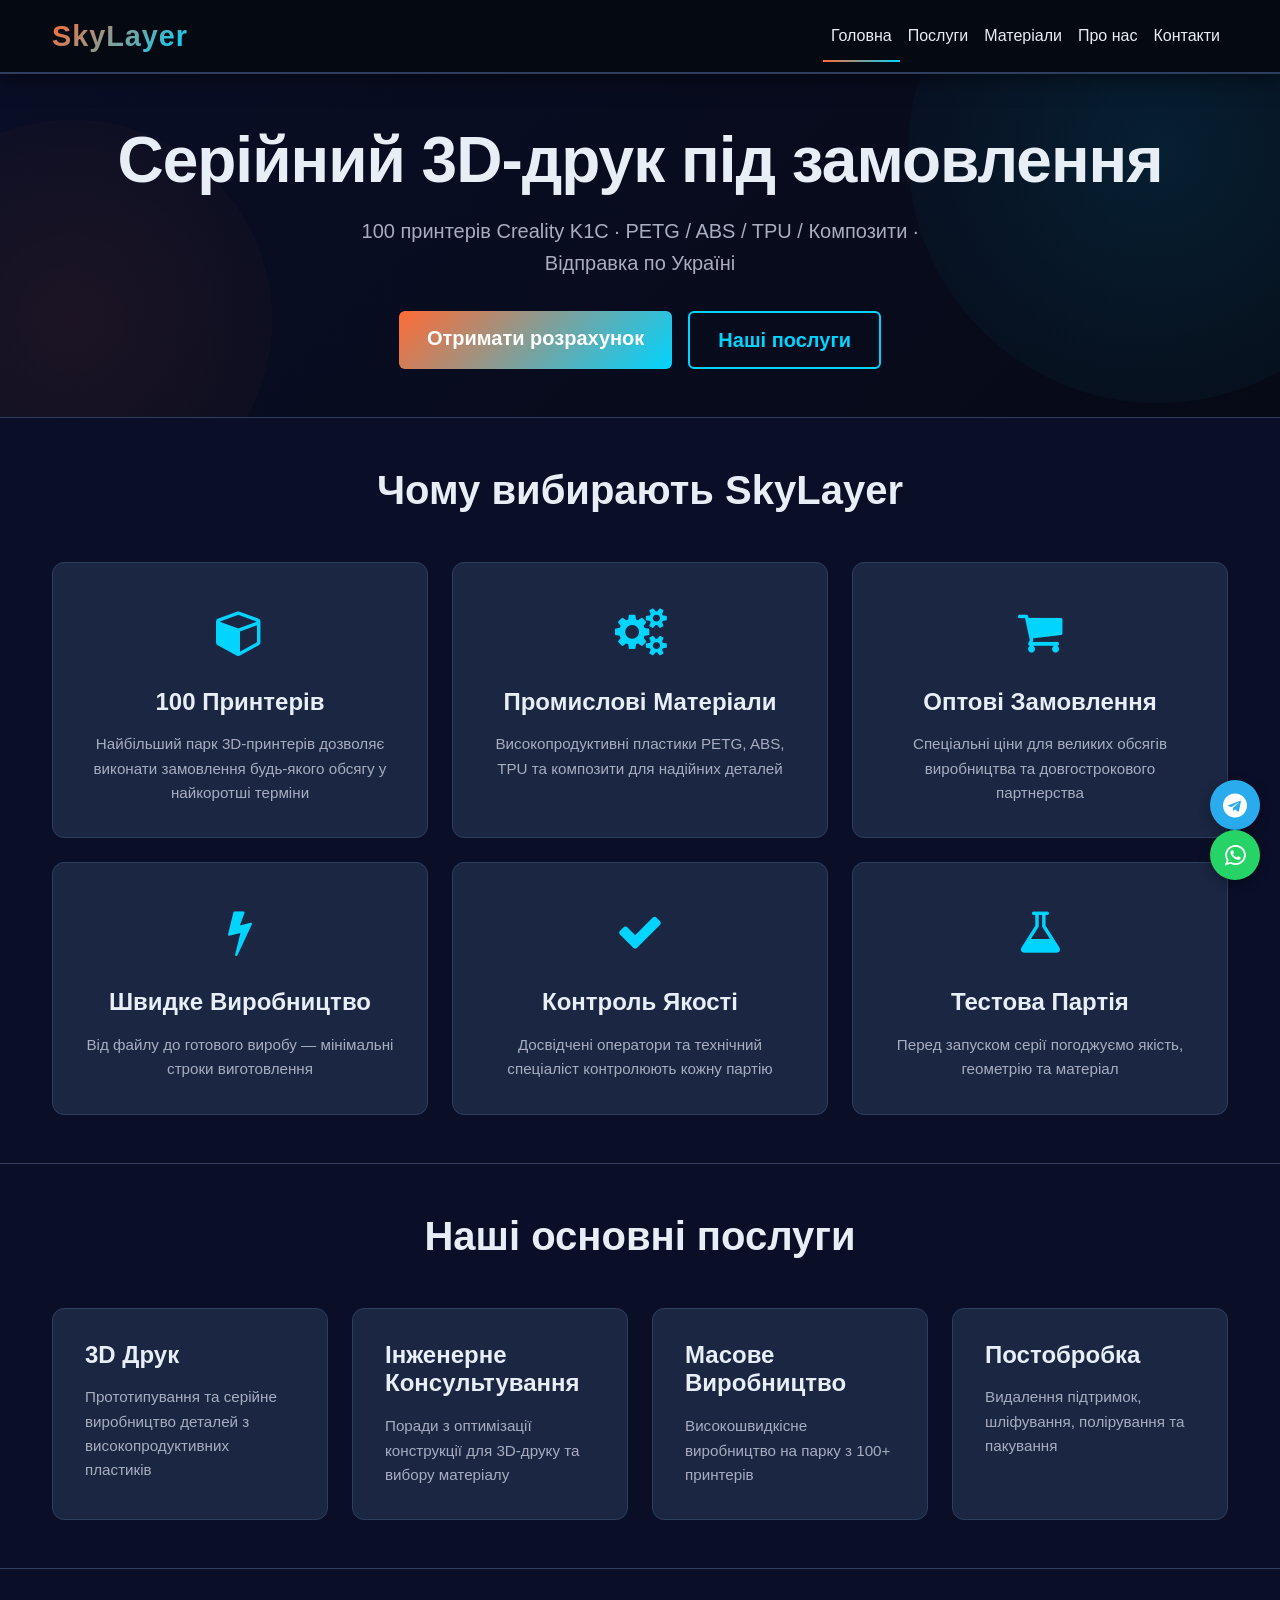
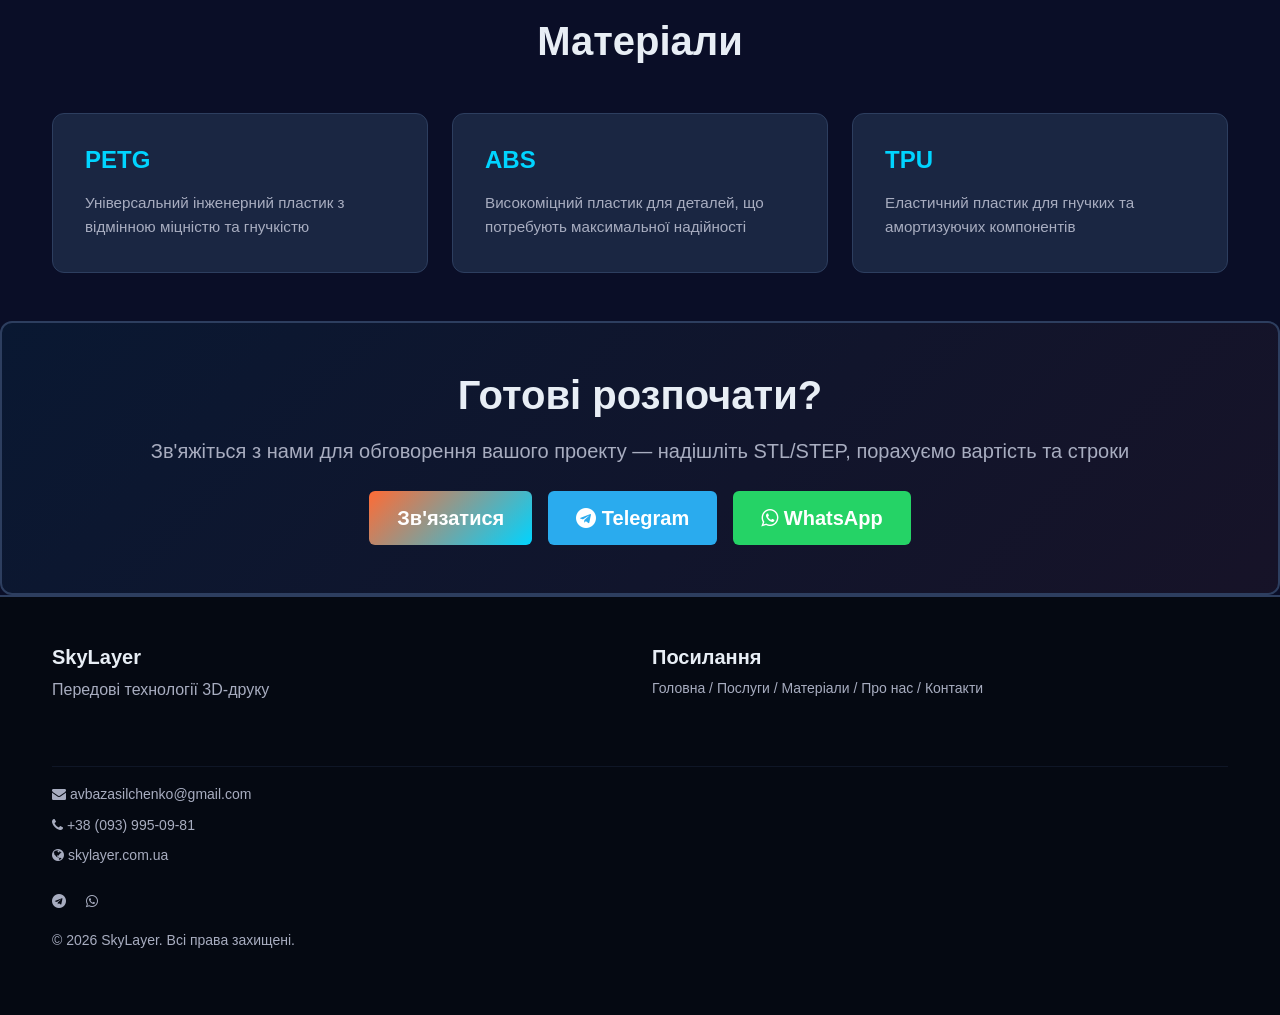
==== index.html @ 5842d0bf "first commit" ====
<!DOCTYPE html>
<html lang="uk">
<head>
    <meta charset="UTF-8">
    <meta name="viewport" content="width=device-width, initial-scale=1.0">
    <title>SkyLayer — Серійний 3D-друк на замовлення | PETG ABS TPU | 100 принтерів</title>
    <meta name="description" content="Серійний та оптовий 3D-друк в Україні. Парк з 100 принтерів Creality K1C. Матеріали: PETG, ABS, TPU, композити. Партії будь-якого обсягу. Відправка по Україні.">
    <link href="https://cdn.jsdelivr.net/npm/bootstrap@5.3.0/dist/css/bootstrap.min.css" rel="stylesheet">
    <link href="https://cdnjs.cloudflare.com/ajax/libs/font-awesome/4.7.0/css/font-awesome.min.css" rel="stylesheet">
    <link rel="stylesheet" href="styles.css">
</head>
<body>
    <!-- Navigation -->
    <nav class="navbar navbar-expand-lg navbar-dark sticky-top">
        <div class="container-lg">
            <a class="navbar-brand fw-bold" href="index.html">
                <span class="brand-text">SkyLayer</span>
            </a>
            <button class="navbar-toggler" type="button" data-bs-toggle="collapse" data-bs-target="#navbarNav">
                <span class="navbar-toggler-icon"></span>
            </button>
            <div class="collapse navbar-collapse" id="navbarNav">
                <ul class="navbar-nav ms-auto">
                    <li class="nav-item">
                        <a class="nav-link active" href="index.html">Головна</a>
                    </li>
                    <li class="nav-item">
                        <a class="nav-link" href="services.html">Послуги</a>
                    </li>
                    <li class="nav-item">
                        <a class="nav-link" href="materials.html">Матеріали</a>
                    </li>
                    <li class="nav-item">
                        <a class="nav-link" href="about.html">Про нас</a>
                    </li>
                    <li class="nav-item">
                        <a class="nav-link" href="contacts.html">Контакти</a>
                    </li>
                </ul>
            </div>
        </div>
    </nav>

    <!-- Hero Section -->
    <section class="hero py-5">
        <div class="container-lg">
            <div class="hero-content text-center">
                <h1 class="hero-title display-3 fw-bold mb-3">Серійний 3D-друк під замовлення</h1>
                <p class="hero-subtitle lead mb-4">100 принтерів Creality K1C · PETG / ABS / TPU / Композити · Відправка по Україні</p>
                <div class="hero-buttons d-flex justify-content-center gap-3 flex-wrap">
                    <a href="contacts.html" class="btn btn-primary btn-lg">Отримати розрахунок</a>
                    <a href="services.html" class="btn btn-outline-primary btn-lg">Наші послуги</a>
                </div>
            </div>
        </div>
    </section>

    <!-- Benefits Section -->
    <section class="benefits py-5">
        <div class="container-lg">
            <h2 class="text-center fw-bold mb-5">Чому вибирають SkyLayer</h2>
            <div class="row g-4">
                <div class="col-md-6 col-lg-4">
                    <div class="benefit-card h-100">
                        <div class="benefit-icon">
                            <i class="fa fa-cube"></i>
                        </div>
                        <h4 class="fw-bold">100 Принтерів</h4>
                        <p>Найбільший парк 3D-принтерів дозволяє виконати замовлення будь-якого обсягу у найкоротші терміни</p>
                    </div>
                </div>
                <div class="col-md-6 col-lg-4">
                    <div class="benefit-card h-100">
                        <div class="benefit-icon">
                            <i class="fa fa-cogs"></i>
                        </div>
                        <h4 class="fw-bold">Промислові Матеріали</h4>
                        <p>Високопродуктивні пластики PETG, ABS, TPU та композити для надійних деталей</p>
                    </div>
                </div>
                <div class="col-md-6 col-lg-4">
                    <div class="benefit-card h-100">
                        <div class="benefit-icon">
                            <i class="fa fa-shopping-cart"></i>
                        </div>
                        <h4 class="fw-bold">Оптові Замовлення</h4>
                        <p>Спеціальні ціни для великих обсягів виробництва та довгострокового партнерства</p>
                    </div>
                </div>
                <div class="col-md-6 col-lg-4">
                    <div class="benefit-card h-100">
                        <div class="benefit-icon">
                            <i class="fa fa-bolt"></i>
                        </div>
                        <h4 class="fw-bold">Швидке Виробництво</h4>
                        <p>Від файлу до готового виробу — мінімальні строки виготовлення</p>
                    </div>
                </div>
                <div class="col-md-6 col-lg-4">
                    <div class="benefit-card h-100">
                        <div class="benefit-icon">
                            <i class="fa fa-check"></i>
                        </div>
                        <h4 class="fw-bold">Контроль Якості</h4>
                        <p>Досвідчені оператори та технічний спеціаліст контролюють кожну партію</p>
                    </div>
                </div>
                <div class="col-md-6 col-lg-4">
                    <div class="benefit-card h-100">
                        <div class="benefit-icon">
                            <i class="fa fa-flask"></i>
                        </div>
                        <h4 class="fw-bold">Тестова Партія</h4>
                        <p>Перед запуском серії погоджуємо якість, геометрію та матеріал</p>
                    </div>
                </div>
            </div>
        </div>
    </section>

    <!-- Main Services Section -->
    <section class="services-main py-5">
        <div class="container-lg">
            <h2 class="text-center fw-bold mb-5">Наші основні послуги</h2>
            <div class="row g-4">
                <div class="col-md-6 col-lg-3">
                    <div class="service-card h-100">
                        <h4 class="fw-bold">3D Друк</h4>
                        <p>Прототипування та серійне виробництво деталей з високопродуктивних пластиків</p>
                    </div>
                </div>
                <div class="col-md-6 col-lg-3">
                    <div class="service-card h-100">
                        <h4 class="fw-bold">Інженерне Консультування</h4>
                        <p>Поради з оптимізації конструкції для 3D-друку та вибору матеріалу</p>
                    </div>
                </div>
                <div class="col-md-6 col-lg-3">
                    <div class="service-card h-100">
                        <h4 class="fw-bold">Масове Виробництво</h4>
                        <p>Високошвидкісне виробництво на парку з 100+ принтерів</p>
                    </div>
                </div>
                <div class="col-md-6 col-lg-3">
                    <div class="service-card h-100">
                        <h4 class="fw-bold">Постобробка</h4>
                        <p>Видалення підтримок, шліфування, полірування та пакування</p>
                    </div>
                </div>
            </div>
        </div>
    </section>

    <!-- Materials Section -->
    <section class="materials-section py-5">
        <div class="container-lg">
            <h2 class="text-center fw-bold mb-5">Матеріали</h2>
            <div class="row g-4">
                <div class="col-md-6 col-lg-4">
                    <div class="material-card h-100">
                        <h4 class="fw-bold">PETG</h4>
                        <p>Універсальний інженерний пластик з відмінною міцністю та гнучкістю</p>
                    </div>
                </div>
                <div class="col-md-6 col-lg-4">
                    <div class="material-card h-100">
                        <h4 class="fw-bold">ABS</h4>
                        <p>Високоміцний пластик для деталей, що потребують максимальної надійності</p>
                    </div>
                </div>
                <div class="col-md-6 col-lg-4">
                    <div class="material-card h-100">
                        <h4 class="fw-bold">TPU</h4>
                        <p>Еластичний пластик для гнучких та амортизуючих компонентів</p>
                    </div>
                </div>
            </div>
        </div>
    </section>

    <!-- CTA Section -->
    <section class="cta-section py-5">
        <div class="container-lg text-center">
            <h2 class="fw-bold mb-3">Готові розпочати?</h2>
            <p class="lead mb-4">Зв'яжіться з нами для обговорення вашого проекту — надішліть STL/STEP, порахуємо вартість та строки</p>
            <div class="d-flex justify-content-center gap-3 flex-wrap">
                <a href="contacts.html" class="btn btn-primary btn-lg">Зв'язатися</a>
                <a href="https://t.me/SkyLayer3d" target="_blank" class="btn btn-lg" style="background-color: #2AABEE; color: white; border-color: #2AABEE;">
                    <i class="fa fa-telegram"></i> Telegram
                </a>
                <a href="https://wa.me/380939950981" target="_blank" class="btn btn-lg" style="background-color: #25D366; color: white; border-color: #25D366;">
                    <i class="fa fa-whatsapp"></i> WhatsApp
                </a>
            </div>
        </div>
    </section>

    <!-- Footer -->
    <footer class="footer py-5">
        <div class="container-lg">
            <div class="row mb-4">
                <div class="col-md-6 mb-4">
                    <h5 class="fw-bold mb-2">SkyLayer</h5>
                    <p class="text-muted">Передові технології 3D-друку</p>
                </div>
                <div class="col-md-6">
                    <h5 class="fw-bold mb-2">Посилання</h5>
                    <ul class="list-unstyled text-muted small">
                        <li><a href="index.html" class="footer-link">Головна</a> / <a href="services.html" class="footer-link">Послуги</a> / <a href="materials.html" class="footer-link">Матеріали</a> / <a href="about.html" class="footer-link">Про нас</a> / <a href="contacts.html" class="footer-link">Контакти</a></li>
                    </ul>
                </div>
            </div>
            <hr class="border-secondary">
            <div class="row">
                <div class="col-md-12">
                    <p class="text-muted small mb-2">
                        <i class="fa fa-envelope"></i> <a href="mailto:avbazasilchenko@gmail.com" class="text-decoration-none text-muted">avbazasilchenko@gmail.com</a>
                    </p>
                    <p class="text-muted small mb-2">
                        <i class="fa fa-phone"></i> <a href="tel:+380939950981" class="text-decoration-none text-muted">+38 (093) 995-09-81</a>
                    </p>
                    <p class="text-muted small mb-4">
                        <i class="fa fa-globe"></i> skylayer.com.ua
                    </p>
                    <p class="text-muted small mb-3">
                        <a href="https://t.me/SkyLayer3d" target="_blank" class="text-decoration-none text-muted me-3" title="Telegram">
                            <i class="fa fa-telegram"></i>
                        </a>
                        <a href="https://wa.me/380939950981" target="_blank" class="text-decoration-none text-muted" title="WhatsApp">
                            <i class="fa fa-whatsapp"></i>
                        </a>
                    </p>
                    <p class="text-muted small">© 2026 SkyLayer. Всі права захищені.</p>
                </div>
            </div>
        </div>
    </footer>

    <script src="https://cdn.jsdelivr.net/npm/bootstrap@5.3.0/dist/js/bootstrap.bundle.min.js"></script>
    <script src="script.js"></script>
</body>
</html>
---- styles.css ----
/* ====== ROOT VARIABLES ====== */
:root {
    --primary-color: #00d4ff;
    --primary-dark: #0099cc;
    --secondary-color: #ff6b35;
    --dark-bg: #0a0e27;
    --darker-bg: #050912;
    --light-text: #e8eef5;
    --muted-text: #a8adc0;
    --card-bg: #1a2642;
    --card-bg-hover: #242d4a;
    --border-color: #2d3e5f;
    --success: #10b981;
}

/* ====== GLOBAL STYLES ====== */
* {
    margin: 0;
    padding: 0;
    box-sizing: border-box;
}

html {
    scroll-behavior: smooth;
}

body {
    font-family: 'Segoe UI', Tahoma, Geneva, Verdana, sans-serif;
    background-color: var(--dark-bg);
    color: var(--light-text);
    line-height: 1.6;
    overflow-x: hidden;
}

a {
    text-decoration: none;
    color: inherit;
    transition: all 0.3s ease;
}

/* ====== CONTAINER ====== */
.container-lg {
    max-width: 1200px;
}

/* ====== NAVIGATION ====== */
.navbar {
    background-color: var(--darker-bg);
    border-bottom: 2px solid var(--border-color);
    box-shadow: 0 4px 20px rgba(0, 0, 0, 0.5);
}

.navbar-dark {
    background-color: var(--darker-bg) !important;
}

.brand-text {
    font-size: 1.8rem;
    font-weight: 700;
    background: linear-gradient(135deg, var(--secondary-color), var(--primary-color));
    -webkit-background-clip: text;
    -webkit-text-fill-color: transparent;
    background-clip: text;
    letter-spacing: 1px;
}

.nav-link {
    color: var(--light-text) !important;
    font-weight: 500;
    position: relative;
    transition: all 0.3s ease;
}

.nav-link::after {
    content: '';
    position: absolute;
    bottom: -5px;
    left: 0;
    width: 0;
    height: 2px;
    background: linear-gradient(90deg, var(--secondary-color), var(--primary-color));
    transition: width 0.3s ease;
}

.nav-link:hover::after,
.nav-link.active::after {
    width: 100%;
}

.nav-link:hover {
    color: var(--primary-color) !important;
}

.navbar-toggler {
    border-color: var(--primary-color);
}

.navbar-toggler:focus {
    box-shadow: 0 0 0 0.25rem rgba(0, 212, 255, 0.25);
}

/* ====== BUTTONS ====== */
.btn {
    font-weight: 600;
    padding: 0.75rem 1.75rem;
    border-radius: 6px;
    transition: all 0.3s ease;
    border: none;
}

.btn-primary {
    background: linear-gradient(135deg, var(--secondary-color), var(--primary-color));
    color: white;
    border: none;
}

.btn-primary:hover {
    transform: translateY(-2px);
    box-shadow: 0 10px 25px rgba(0, 212, 255, 0.3);
    background: linear-gradient(135deg, var(--primary-color), var(--secondary-color));
}

.btn-outline-primary {
    color: var(--primary-color);
    border: 2px solid var(--primary-color);
    background-color: transparent;
}

.btn-outline-primary:hover {
    background-color: var(--primary-color);
    color: white;
    transform: translateY(-2px);
}

/* ====== HERO SECTION ====== */
.hero {
    background: linear-gradient(135deg, rgba(10, 14, 39, 0.95), rgba(5, 9, 18, 0.95)),
                url('data:image/svg+xml,<svg xmlns="http://www.w3.org/2000/svg" viewBox="0 0 1200 600"><defs><pattern id="grid" width="40" height="40" patternUnits="userSpaceOnUse"><path d="M 40 0 L 0 0 0 40" fill="none" stroke="rgba(0,212,255,0.05)" stroke-width="1"/></pattern></defs><rect width="1200" height="600" fill="%23050912"/><rect width="1200" height="600" fill="url(%23grid)"/></svg>');
    background-attachment: fixed;
    padding: 100px 0;
    text-align: center;
    position: relative;
    overflow: hidden;
}

.hero::before {
    content: '';
    position: absolute;
    top: -50%;
    right: -10%;
    width: 500px;
    height: 500px;
    background: radial-gradient(circle, rgba(0, 212, 255, 0.1), transparent);
    border-radius: 50%;
    pointer-events: none;
}

.hero::after {
    content: '';
    position: absolute;
    bottom: -30%;
    left: -10%;
    width: 400px;
    height: 400px;
    background: radial-gradient(circle, rgba(255, 107, 53, 0.08), transparent);
    border-radius: 50%;
    pointer-events: none;
}

.hero-content {
    position: relative;
    z-index: 2;
}

.hero-title {
    font-weight: 800;
    letter-spacing: -1px;
    margin-bottom: 1.5rem;
    animation: slideInDown 0.8s ease;
}

.hero-subtitle {
    color: var(--muted-text);
    max-width: 600px;
    margin: 0 auto 2rem;
    animation: slideInUp 0.8s ease;
}

@keyframes slideInDown {
    from {
        opacity: 0;
        transform: translateY(-30px);
    }
    to {
        opacity: 1;
        transform: translateY(0);
    }
}

@keyframes slideInUp {
    from {
        opacity: 0;
        transform: translateY(30px);
    }
    to {
        opacity: 1;
        transform: translateY(0);
    }
}

.hero-buttons {
    margin-top: 2rem;
}

/* ====== PAGE HEADER ====== */
.page-header {
    background: linear-gradient(135deg, rgba(10, 14, 39, 0.95), rgba(5, 9, 18, 0.95));
    border-bottom: 2px solid var(--border-color);
}

/* ====== SECTIONS ====== */
.benefits,
.services-main,
.materials-section,
.services-content,
.story-section,
.mission-section,
.values-section,
.statistics-section,
.advantages-section,
.contact-section,
.faq-section,
.process-section,
.comparison-section,
.pricing-section {
    background-color: var(--dark-bg);
}

.benefits,
.services-main,
.materials-section {
    border-top: 1px solid var(--border-color);
}

/* ====== BENEFIT CARDS ====== */
.benefit-card {
    background-color: var(--card-bg);
    padding: 2rem;
    border-radius: 12px;
    border: 1px solid var(--border-color);
    transition: all 0.3s ease;
    text-align: center;
}

.benefit-card:hover {
    background-color: var(--card-bg-hover);
    transform: translateY(-8px);
    border-color: var(--primary-color);
    box-shadow: 0 15px 40px rgba(0, 212, 255, 0.15);
}

.benefit-icon {
    font-size: 3rem;
    color: var(--primary-color);
    margin-bottom: 1rem;
}

.benefit-card h4 {
    color: var(--light-text);
    margin-bottom: 1rem;
}

.benefit-card p {
    font-size: 0.95rem;
    color: var(--muted-text);
    margin: 0;
}

/* ====== SERVICE CARDS ====== */
.service-card {
    background-color: var(--card-bg);
    padding: 2rem;
    border-radius: 12px;
    border: 1px solid var(--border-color);
    transition: all 0.3s ease;
}

.service-card:hover {
    background-color: var(--card-bg-hover);
    transform: translateY(-8px);
    border-color: var(--primary-color);
    box-shadow: 0 15px 40px rgba(0, 212, 255, 0.15);
}

.service-card h4 {
    color: var(--light-text);
    margin-bottom: 1rem;
}

.service-card p {
    color: var(--muted-text);
    margin: 0;
    font-size: 0.95rem;
}

/* ====== MATERIAL CARDS ====== */
.material-card {
    background-color: var(--card-bg);
    padding: 2rem;
    border-radius: 12px;
    border: 1px solid var(--border-color);
    transition: all 0.3s ease;
}

.material-card:hover {
    background-color: var(--card-bg-hover);
    transform: translateY(-8px);
    border-color: var(--primary-color);
    box-shadow: 0 15px 40px rgba(0, 212, 255, 0.15);
}

.material-card h4 {
    color: var(--primary-color);
    margin-bottom: 1rem;
    font-weight: 700;
}

.material-card p {
    color: var(--muted-text);
    margin: 0;
    font-size: 0.95rem;
}

/* ====== SERVICE IMAGE PLACEHOLDER ====== */
.service-image-placeholder {
    background: linear-gradient(135deg, rgba(0, 212, 255, 0.1), rgba(255, 107, 53, 0.1));
    border: 2px dashed var(--border-color);
    border-radius: 12px;
    height: 300px;
    display: flex;
    align-items: center;
    justify-content: center;
    color: var(--primary-color);
}

/* ====== PROCESS SECTION ====== */
.process-step {
    background-color: var(--card-bg);
    padding: 2rem 1.5rem;
    border-radius: 12px;
    border: 1px solid var(--border-color);
    text-align: center;
    transition: all 0.3s ease;
}

.process-step:hover {
    background-color: var(--card-bg-hover);
    border-color: var(--primary-color);
    transform: translateY(-5px);
}

.step-number {
    width: 50px;
    height: 50px;
    background: linear-gradient(135deg, var(--secondary-color), var(--primary-color));
    border-radius: 50%;
    display: flex;
    align-items: center;
    justify-content: center;
    font-weight: 700;
    font-size: 1.5rem;
    margin: 0 auto 1rem;
    color: white;
}

.process-step h5 {
    color: var(--light-text);
    margin-bottom: 0.5rem;
}

/* ====== VALUE CARDS ====== */
.value-card {
    background-color: var(--card-bg);
    padding: 2rem;
    border-radius: 12px;
    border: 1px solid var(--border-color);
    text-align: center;
    transition: all 0.3s ease;
}

.value-card:hover {
    background-color: var(--card-bg-hover);
    transform: translateY(-8px);
    border-color: var(--primary-color);
}

.value-icon {
    font-size: 3rem;
    color: var(--primary-color);
    margin-bottom: 1rem;
}

.value-card h5 {
    color: var(--light-text);
    margin-bottom: 1rem;
}

.value-card p {
    color: var(--muted-text);
    font-size: 0.95rem;
    margin: 0;
}

/* ====== STATISTICS ====== */
.stat-card {
    background-color: var(--card-bg);
    padding: 2rem;
    border-radius: 12px;
    border: 1px solid var(--border-color);
    transition: all 0.3s ease;
}

.stat-card:hover {
    background-color: var(--card-bg-hover);
    border-color: var(--primary-color);
    transform: translateY(-5px);
}

.stat-value {
    font-size: 2.5rem;
    font-weight: 700;
    background: linear-gradient(135deg, var(--secondary-color), var(--primary-color));
    -webkit-background-clip: text;
    -webkit-text-fill-color: transparent;
    background-clip: text;
    margin-bottom: 0.5rem;
}

.big-number {
    font-size: 3.5rem !important;
}

.stat-label {
    color: var(--light-text);
    margin: 0;
    font-size: 0.95rem;
}

/* ====== ADVANTAGE CARDS ====== */
.advantage-card {
    background-color: var(--card-bg);
    padding: 2rem;
    border-radius: 12px;
    border: 1px solid var(--border-color);
    text-align: center;
    transition: all 0.3s ease;
}

.advantage-card:hover {
    background-color: var(--card-bg-hover);
    transform: translateY(-8px);
    border-color: var(--primary-color);
    box-shadow: 0 15px 40px rgba(0, 212, 255, 0.15);
}

.advantage-icon {
    font-size: 3rem;
    color: var(--primary-color);
    margin-bottom: 1rem;
}

.advantage-card h5 {
    color: var(--light-text);
    margin-bottom: 1rem;
}

.advantage-card p {
    color: var(--muted-text);
    margin: 0;
    font-size: 0.95rem;
}

/* ====== CONTACT FORM ====== */
.contact-form {
    background-color: var(--card-bg);
    padding: 2rem;
    border-radius: 12px;
    border: 1px solid var(--border-color);
}

.form-control,
.form-select {
    background-color: rgba(0, 212, 255, 0.05);
    border: 1px solid var(--border-color);
    color: var(--light-text);
    font-size: 0.95rem;
    transition: all 0.3s ease;
}

.form-control:focus,
.form-select:focus {
    background-color: rgba(0, 212, 255, 0.1);
    border-color: var(--primary-color);
    box-shadow: 0 0 0 0.2rem rgba(0, 212, 255, 0.25);
    color: var(--light-text);
}

.form-control::placeholder {
    color: var(--muted-text);
}

.form-label {
    color: var(--light-text);
    font-weight: 500;
    margin-bottom: 0.5rem;
}

/* ====== SELECT OPTIONS ====== */
select.form-select option {
    color: #212529;
    background-color: #ffffff;
}

/* ====== CONTACT INFO ====== */
.contact-info {
    background-color: var(--card-bg);
    padding: 1.5rem;
    border-radius: 12px;
    border: 1px solid var(--border-color);
}

/* ====== ACCORDION ====== */
.accordion-item {
    background-color: var(--card-bg);
    border: 1px solid var(--border-color);
    margin-bottom: 1rem;
    border-radius: 8px;
}

.accordion-button {
    background-color: var(--card-bg);
    color: var(--light-text);
    border: none;
    font-weight: 600;
    transition: all 0.3s ease;
}

.accordion-button:not(.collapsed) {
    background-color: var(--card-bg-hover);
    color: var(--primary-color);
    box-shadow: none;
}

.accordion-button:focus {
    border-color: var(--primary-color);
    box-shadow: 0 0 0 0.25rem rgba(0, 212, 255, 0.25);
}

.accordion-body {
    background-color: var(--darker-bg);
    color: var(--muted-text);
    border-top: 1px solid var(--border-color);
}

/* ====== TABLES ====== */
.table {
    color: var(--light-text);
    border-color: var(--border-color);
    --bs-table-hover-bg: var(--card-bg-hover);
}

.table-dark {
    background-color: var(--card-bg);
}

.table-dark thead th {
    border-color: var(--border-color);
    background-color: var(--darker-bg);
    color: var(--primary-color);
    font-weight: 700;
    border-bottom: 2px solid var(--primary-color);
}

.table-dark tbody tr {
    border-color: var(--border-color);
}

.table-dark tbody td {
    vertical-align: middle;
}

/* ====== CTA SECTION ====== */
.cta-section {
    background: linear-gradient(135deg, rgba(0, 212, 255, 0.05), rgba(255, 107, 53, 0.05));
    border: 2px solid var(--border-color);
    border-radius: 12px;
}

.cta-section h2 {
    color: var(--light-text);
}

.cta-section .lead {
    color: var(--muted-text);
}

/* ====== FOOTER ====== */
.footer {
    background-color: var(--darker-bg);
    border-top: 2px solid var(--border-color);
    color: var(--muted-text);
}

.footer h5 {
    color: var(--light-text);
}

.footer-link {
    color: var(--muted-text);
    transition: all 0.3s ease;
}

.footer-link:hover {
    color: var(--primary-color);
}

/* ====== HEADINGS ====== */
h1, h2, h3, h4, h5, h6 {
    color: var(--light-text);
    font-weight: 700;
}

h1 {
    font-size: clamp(2rem, 5vw, 3.5rem);
}

h2 {
    font-size: clamp(1.8rem, 4vw, 2.5rem);
}

/* ====== TEXT ====== */
.text-muted {
    color: var(--muted-text) !important;
}

.text-primary {
    color: var(--primary-color) !important;
}

/* ====== BORDERS ====== */
.border-bottom,
.border-top {
    border-color: var(--border-color) !important;
}

.border-secondary {
    border-color: var(--border-color) !important;
}

/* ====== ALERTS ====== */
.alert {
    border: none;
    border-radius: 8px;
    padding: 1rem;
}

.alert-success {
    background-color: rgba(16, 185, 129, 0.15);
    color: var(--success);
    border: 1px solid var(--success);
}

.alert-danger {
    background-color: rgba(239, 68, 68, 0.15);
    color: #ef4444;
    border: 1px solid #ef4444;
}

/* ====== RESPONSIVE ====== */
@media (max-width: 768px) {
    .hero {
        padding: 60px 0;
    }

    .hero-title {
        font-size: 1.8rem;
    }

    .hero-subtitle {
        font-size: 1rem;
    }

    h2 {
        font-size: 1.8rem;
    }

    .benefit-card,
    .service-card,
    .material-card,
    .value-card,
    .process-step,
    .advantage-card {
        padding: 1.5rem;
    }

    .service-image-placeholder {
        height: 200px;
    }

    .contact-form {
        margin-bottom: 2rem;
    }

    .navbar-nav {
        gap: 1rem;
    }

    .nav-link {
        padding: 0.5rem 0 !important;
    }
}

@media (max-width: 576px) {
    .hero-buttons {
        flex-direction: column;
    }

    .hero-buttons .btn {
        width: 100%;
    }

    .benefit-card,
    .service-card,
    .material-card {
        margin-bottom: 1rem;
    }

    .page-header {
        padding: 3rem 0 !important;
    }

    .page-header h1 {
        font-size: 1.8rem;
    }

    .table-responsive {
        font-size: 0.85rem;
    }

    .table-dark thead th,
    .table-dark tbody td {
        padding: 0.75rem 0.5rem;
    }
}

/* ====== ANIMATIONS ====== */
@keyframes fadeIn {
    from {
        opacity: 0;
    }
    to {
        opacity: 1;
    }
}

.benefit-card,
.service-card,
.material-card,
.value-card,
.stat-card,
.advantage-card {
    animation: fadeIn 0.6s ease;
}

/* ====== UTILITY CLASSES ====== */
.col-lg-2-4 {
    flex: 0 0 calc(100% / 5);
}

@media (max-width: 1200px) {
    .col-lg-2-4 {
        flex: 0 0 calc(100% / 4);
    }
}

@media (max-width: 992px) {
    .col-lg-2-4 {
        flex: 0 0 calc(100% / 3);
    }
}

@media (max-width: 768px) {
    .col-lg-2-4 {
        flex: 0 0 calc(100% / 2);
    }
}

@media (max-width: 576px) {
    .col-lg-2-4 {
        flex: 0 0 100%;
    }
}

/* ====== SCROLLBAR ====== */
::-webkit-scrollbar {
    width: 10px;
}

::-webkit-scrollbar-track {
    background: var(--darker-bg);
}

::-webkit-scrollbar-thumb {
    background: linear-gradient(180deg, var(--primary-color), var(--secondary-color));
    border-radius: 5px;
}

::-webkit-scrollbar-thumb:hover {
    background: linear-gradient(180deg, var(--primary-color), var(--secondary-color));
    opacity: 0.8;
}
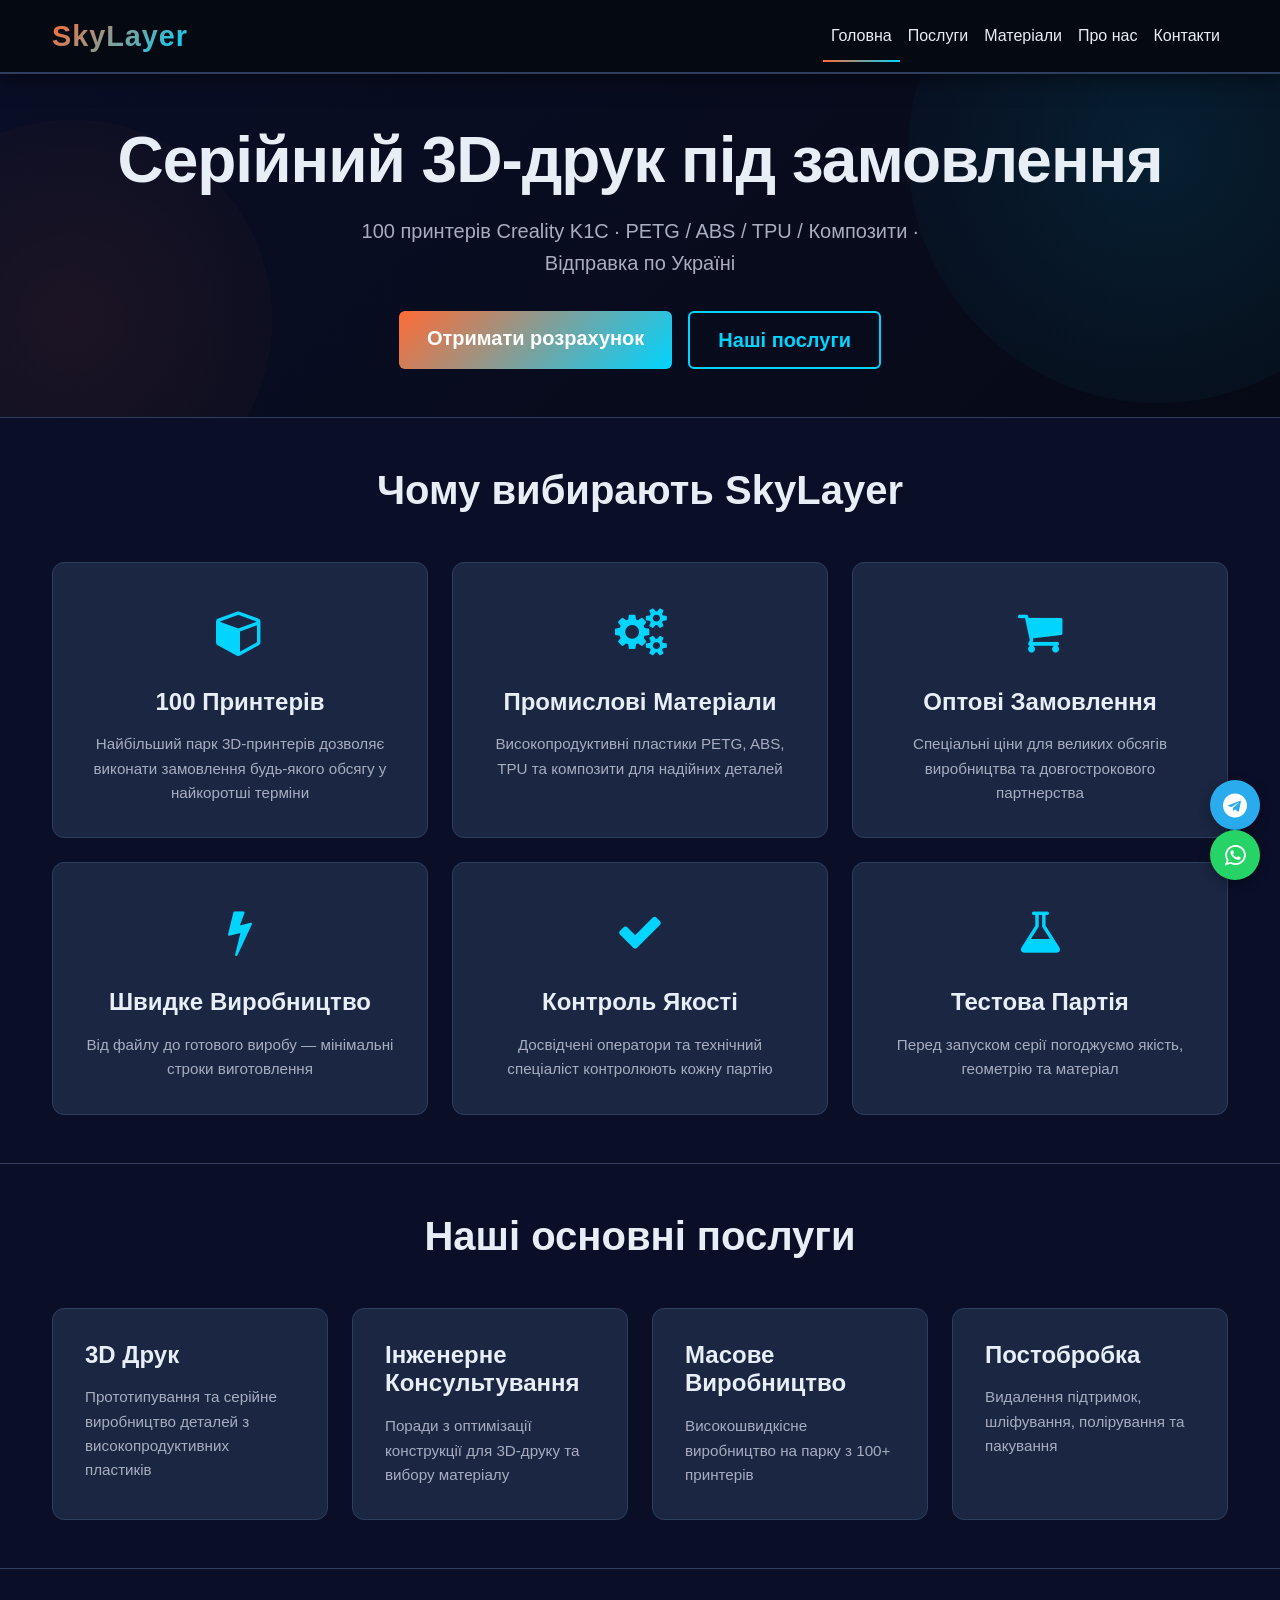
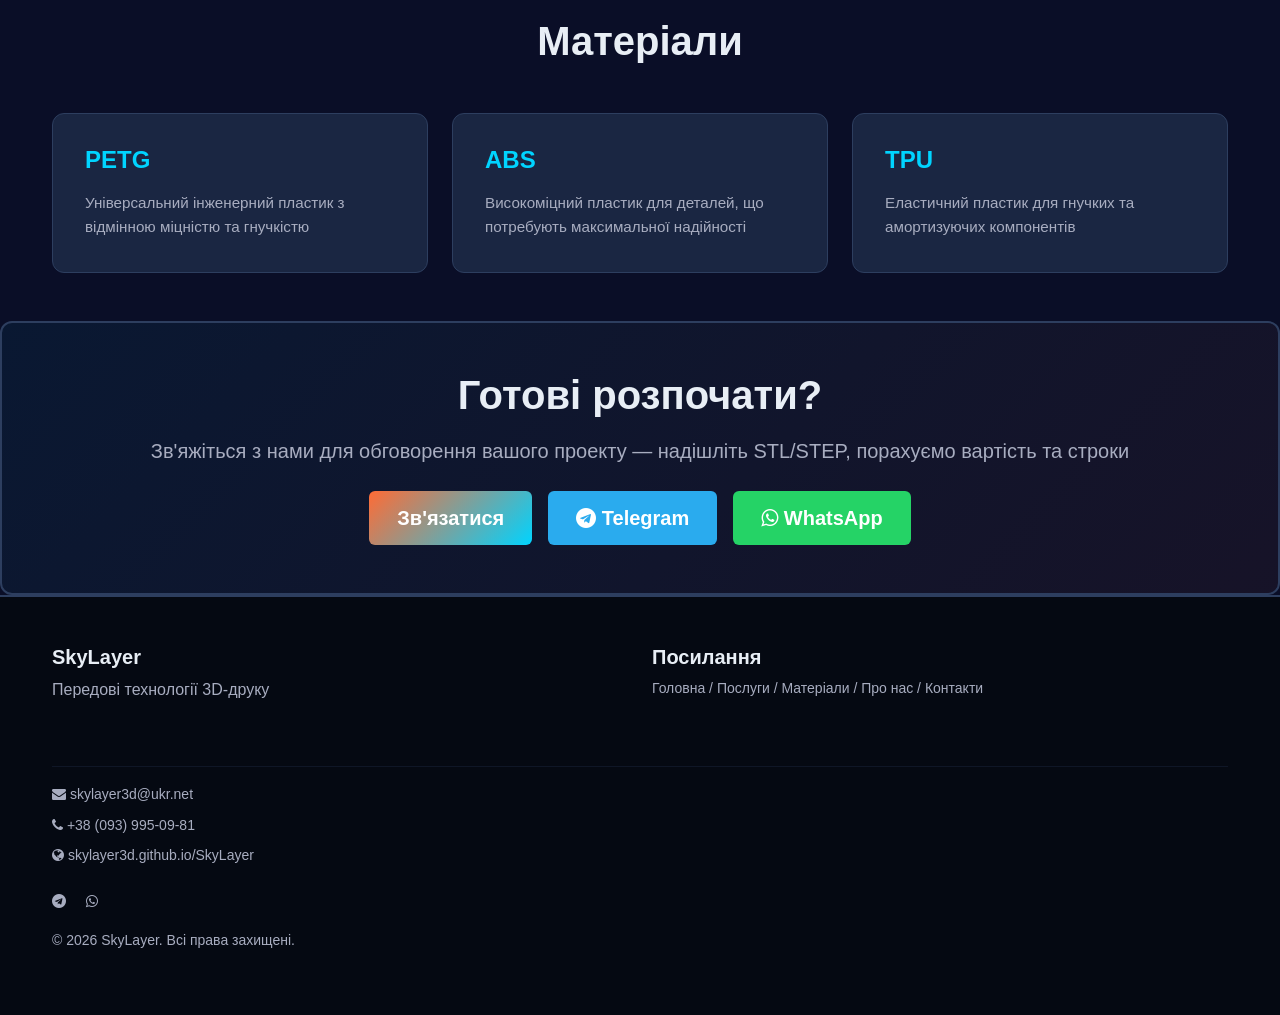
==== commit e4775fd4: "fix site url" ====
--- a/index.html
+++ b/index.html
@@ -214,13 +214,13 @@
             <div class="row">
                 <div class="col-md-12">
                     <p class="text-muted small mb-2">
-                        <i class="fa fa-envelope"></i> <a href="mailto:avbazasilchenko@gmail.com" class="text-decoration-none text-muted">avbazasilchenko@gmail.com</a>
+                        <i class="fa fa-envelope"></i> <a href="mailto:skylayer3d@ukr.net" class="text-decoration-none text-muted">skylayer3d@ukr.net</a>
                     </p>
                     <p class="text-muted small mb-2">
                         <i class="fa fa-phone"></i> <a href="tel:+380939950981" class="text-decoration-none text-muted">+38 (093) 995-09-81</a>
                     </p>
                     <p class="text-muted small mb-4">
-                        <i class="fa fa-globe"></i> skylayer.com.ua
+                        <i class="fa fa-globe"></i> skylayer3d.github.io/SkyLayer
                     </p>
                     <p class="text-muted small mb-3">
                         <a href="https://t.me/SkyLayer3d" target="_blank" class="text-decoration-none text-muted me-3" title="Telegram">
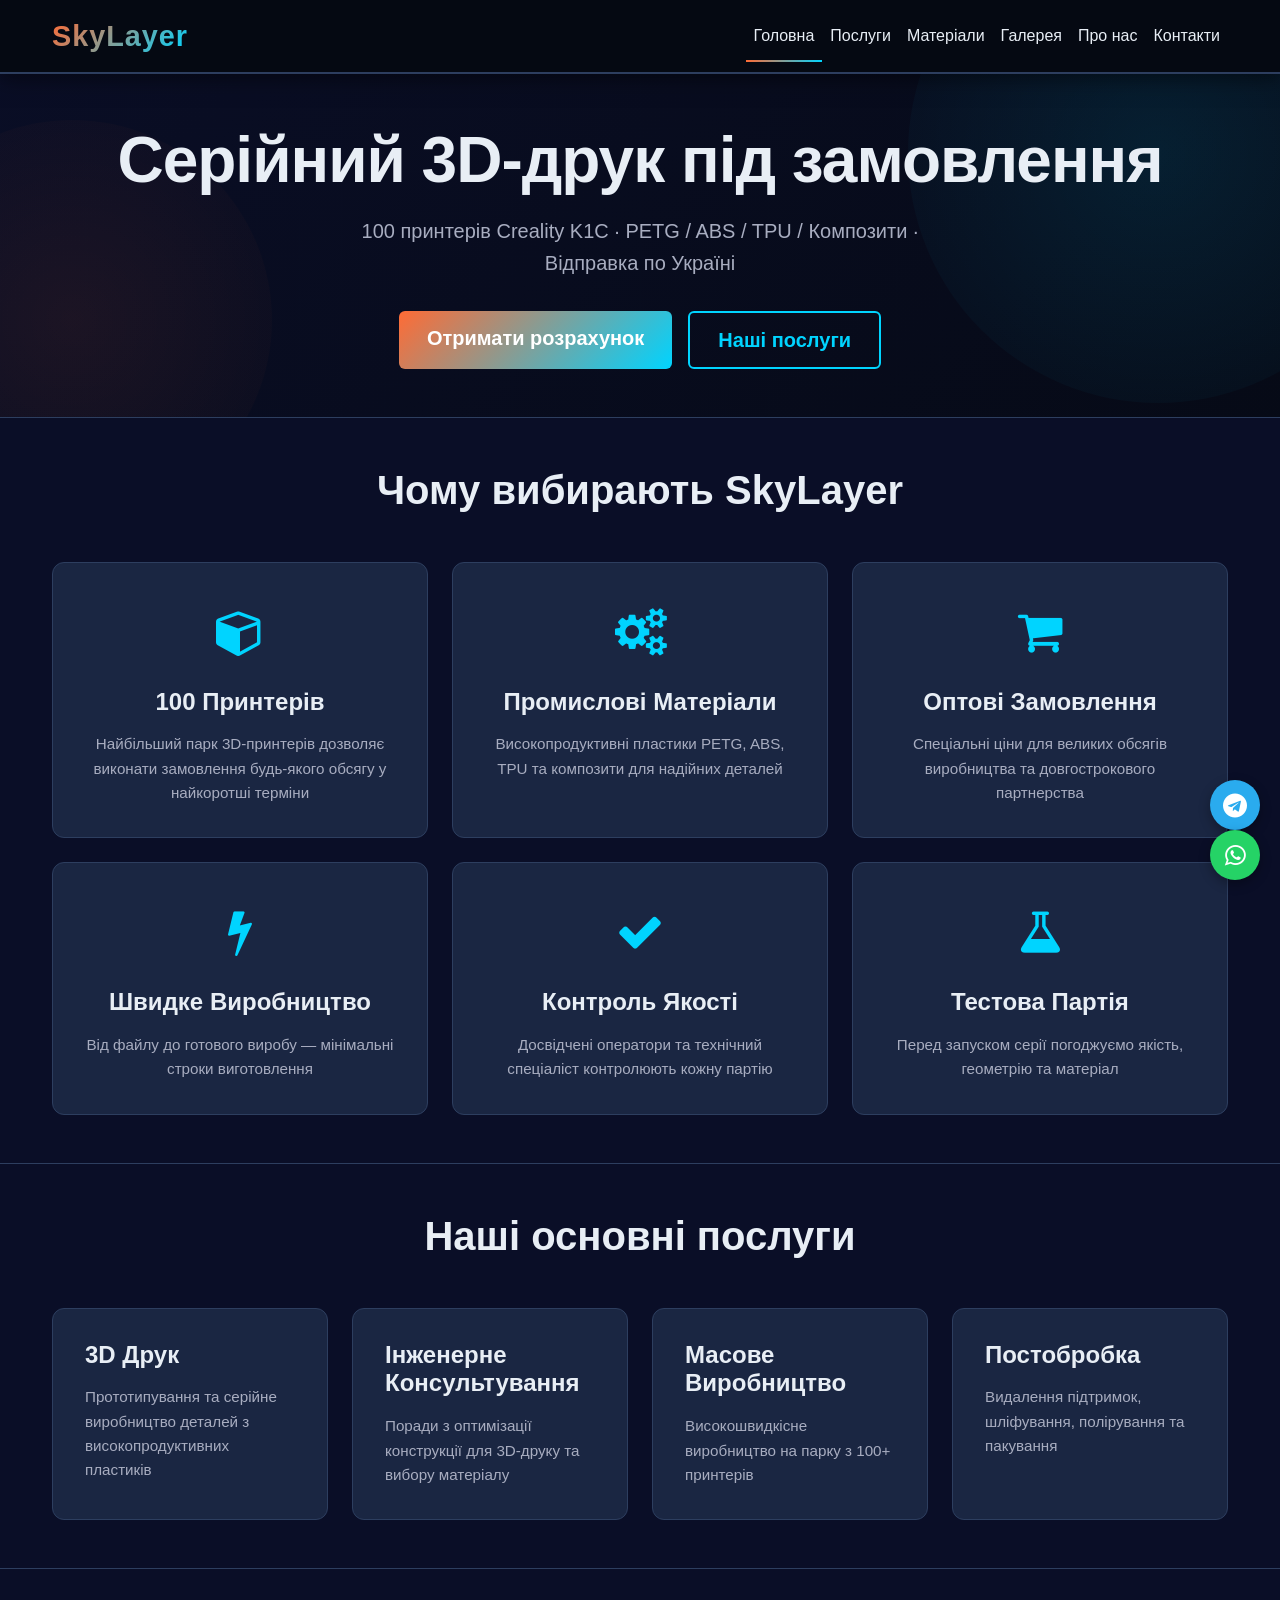
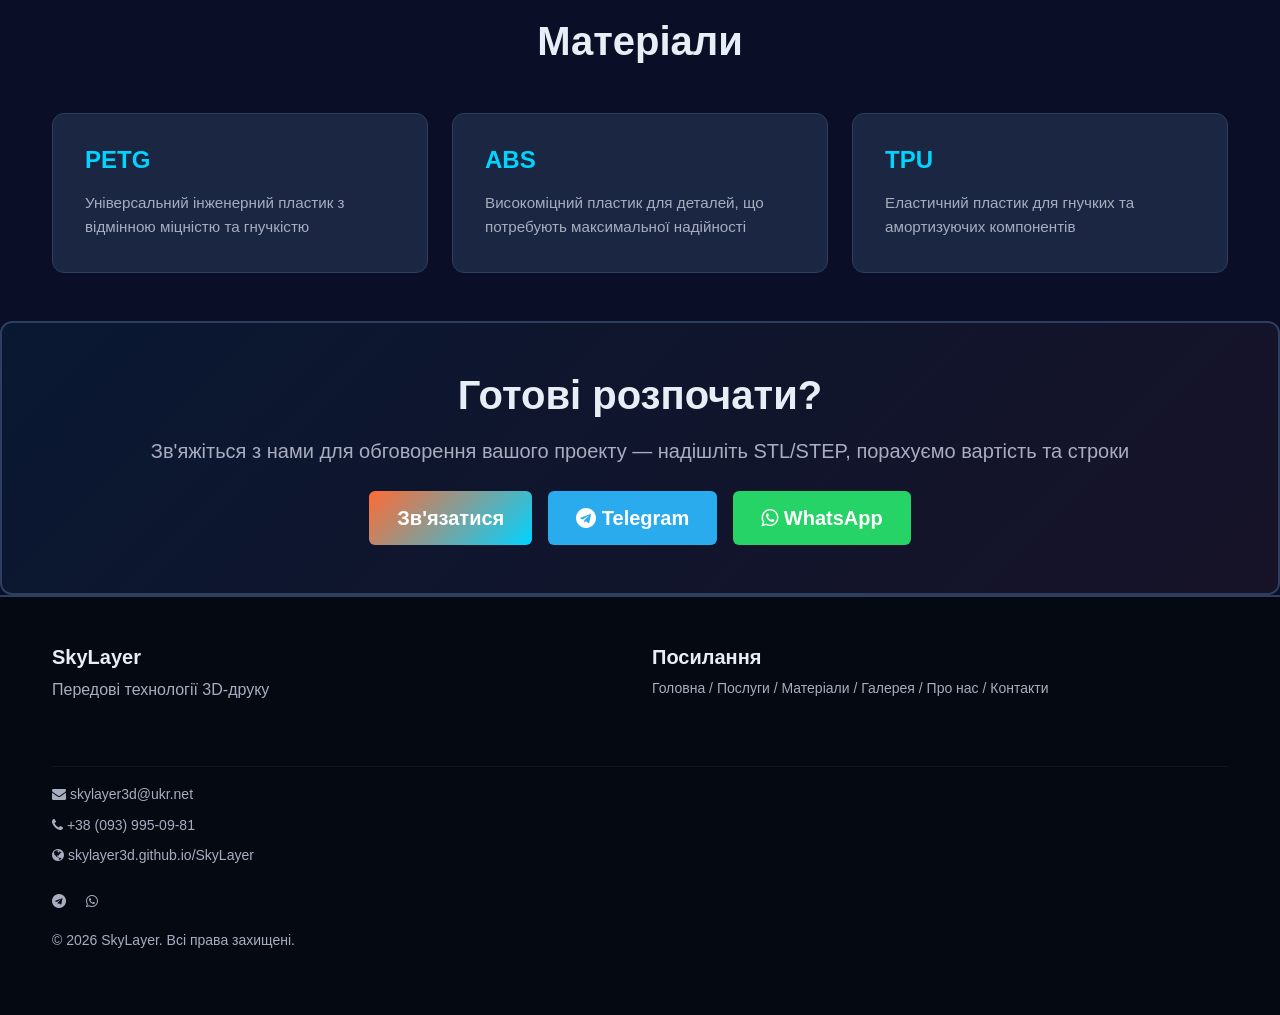
==== commit ba62c318: "fix gallery lightbox" ====
--- a/index.html
+++ b/index.html
@@ -31,6 +31,9 @@
                         <a class="nav-link" href="materials.html">Матеріали</a>
                     </li>
                     <li class="nav-item">
+                        <a class="nav-link" href="gallery.html">Галерея</a>
+                    </li>
+                    <li class="nav-item">
                         <a class="nav-link" href="about.html">Про нас</a>
                     </li>
                     <li class="nav-item">
@@ -206,7 +209,7 @@
                 <div class="col-md-6">
                     <h5 class="fw-bold mb-2">Посилання</h5>
                     <ul class="list-unstyled text-muted small">
-                        <li><a href="index.html" class="footer-link">Головна</a> / <a href="services.html" class="footer-link">Послуги</a> / <a href="materials.html" class="footer-link">Матеріали</a> / <a href="about.html" class="footer-link">Про нас</a> / <a href="contacts.html" class="footer-link">Контакти</a></li>
+                        <li><a href="index.html" class="footer-link">Головна</a> / <a href="services.html" class="footer-link">Послуги</a> / <a href="materials.html" class="footer-link">Матеріали</a> / <a href="gallery.html" class="footer-link">Галерея</a> / <a href="about.html" class="footer-link">Про нас</a> / <a href="contacts.html" class="footer-link">Контакти</a></li>
                     </ul>
                 </div>
             </div>
